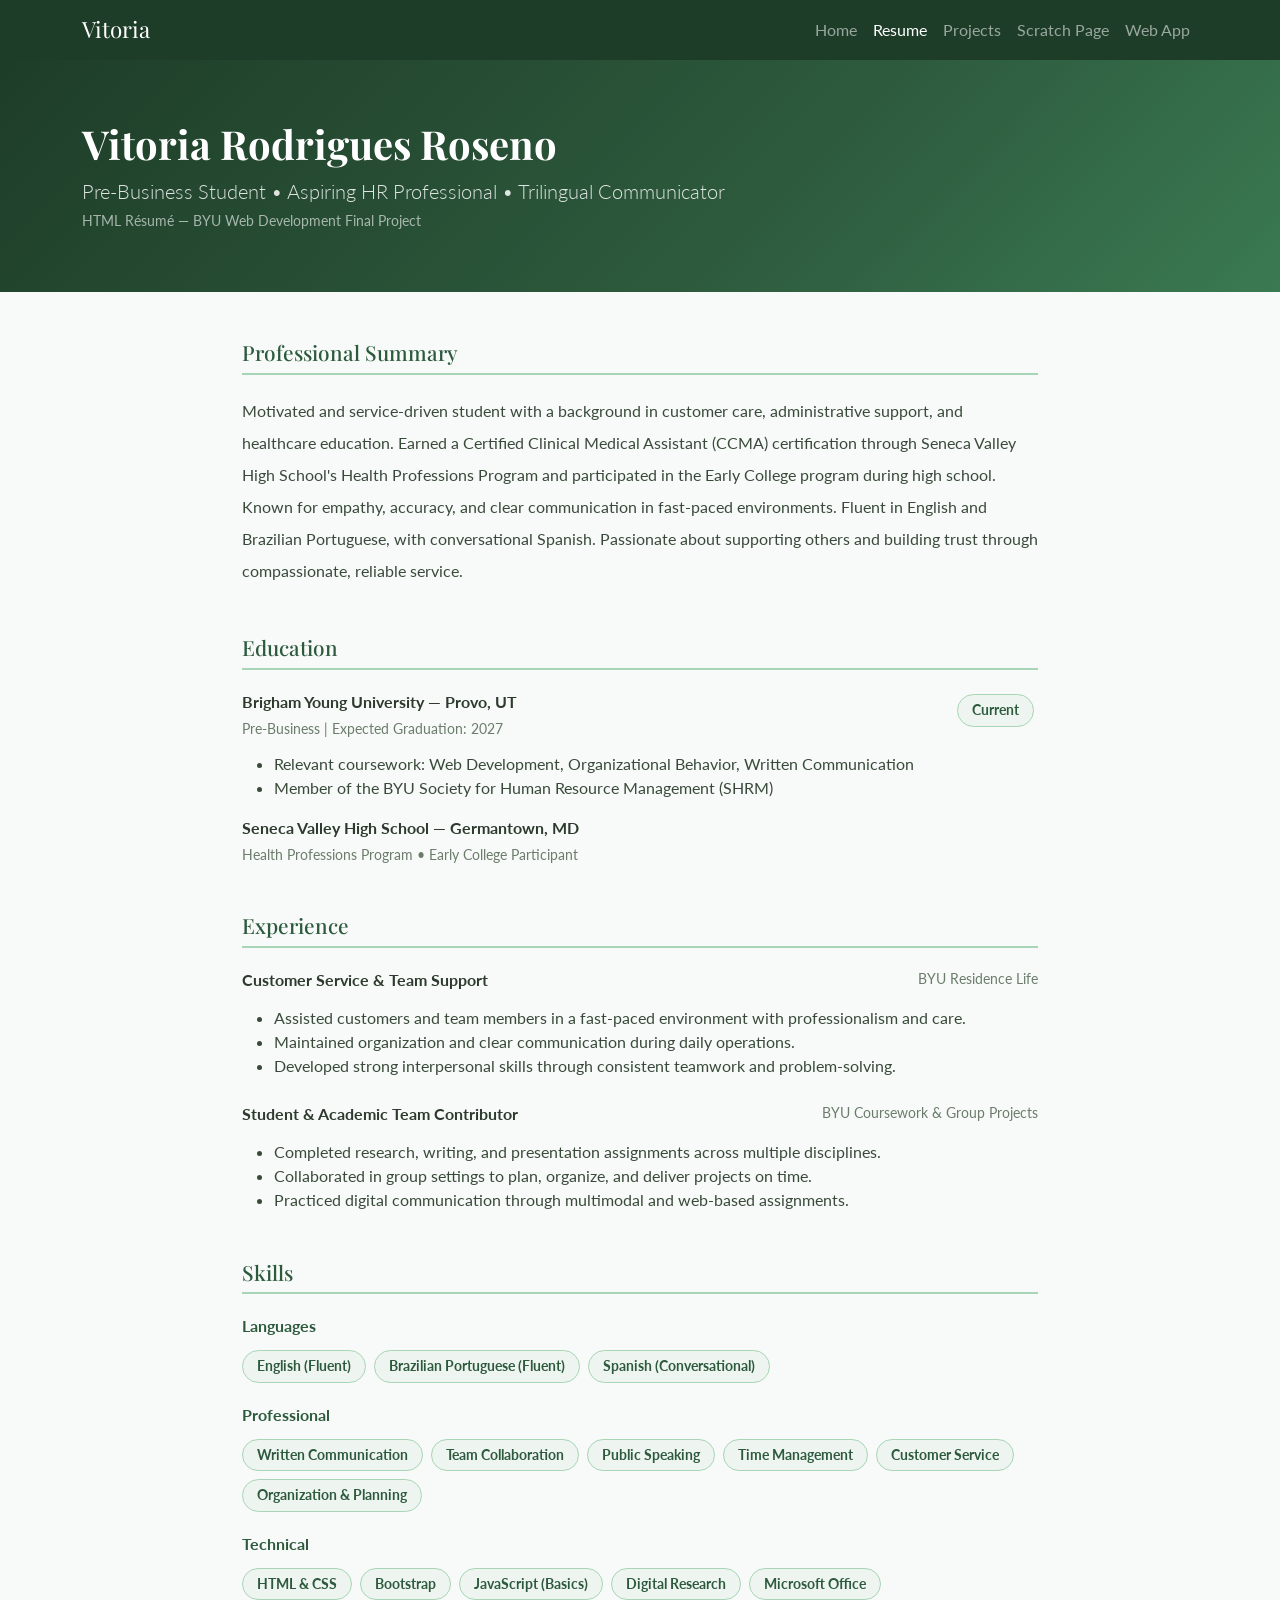
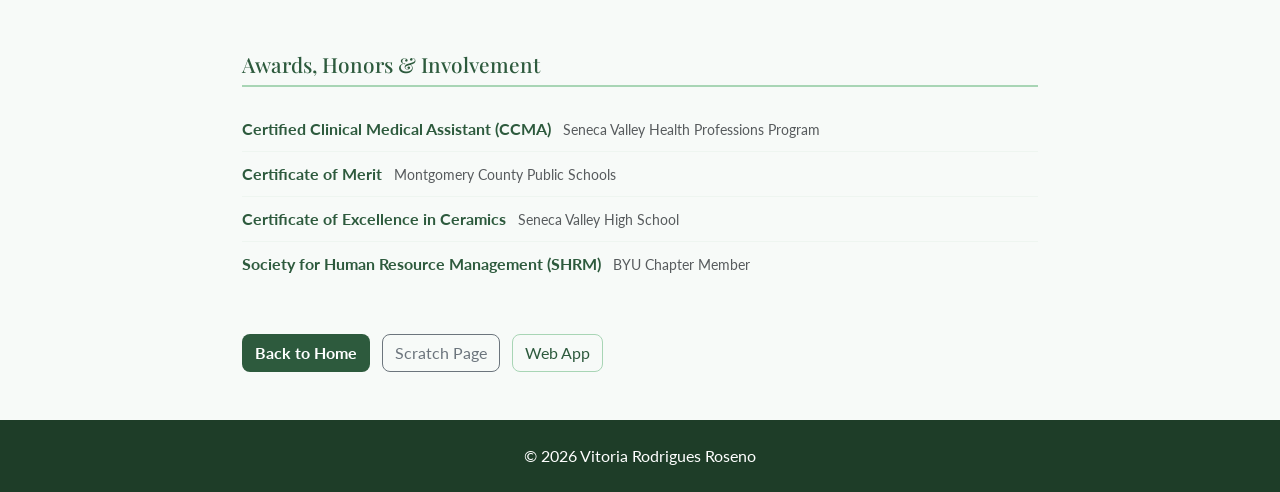
==== resume.html @ fd17f793 "Add files via upload" ====
<!DOCTYPE html>
<html lang="en">
<head>
  <meta charset="UTF-8">
  <meta name="viewport" content="width=device-width, initial-scale=1.0">
  <title>Resume | Vitoria</title>
  <link href="https://cdn.jsdelivr.net/npm/bootstrap@5.3.3/dist/css/bootstrap.min.css" rel="stylesheet">
  <link href="https://fonts.googleapis.com/css2?family=Playfair+Display:wght@400;700&family=Lato:wght@300;400;700&display=swap" rel="stylesheet">
  <style>
    body { font-family: 'Lato', sans-serif; background-color: #f7faf8; }
    .navbar-brand { font-family: 'Playfair Display', serif; font-size: 1.4rem; }
    .resume-header {
      background: linear-gradient(135deg, #1e3d28 0%, #2d5a3d 60%, #3a7a52 100%);
      color: white;
      padding: 60px 0 45px;
    }
    .resume-header h1 { font-family: 'Playfair Display', serif; font-size: 2.5rem; }
    .resume-header .lead { font-weight: 300; opacity: 0.85; }
    .resume-header .text-muted { color: rgba(255,255,255,0.6) !important; font-size: 0.9rem; }
    .section-title {
      font-family: 'Playfair Display', serif;
      color: #2d5a3d;
      font-size: 1.3rem;
      border-bottom: 2px solid #a8d5b5;
      padding-bottom: 8px;
      margin-bottom: 20px;
    }
    .job-title { font-weight: 700; color: #2d3a2d; }
    .job-place { color: #6b7c6b; font-size: 0.9rem; }
    .skills-badge {
      display: inline-block;
      background-color: #eef5f0;
      color: #2d5a3d;
      border: 1px solid #a8d5b5;
      border-radius: 20px;
      padding: 5px 14px;
      font-size: 0.85rem;
      font-weight: 700;
      margin: 4px 4px 4px 0;
    }
    .award-item { padding: 10px 0; border-bottom: 1px solid #eef5f0; }
    .award-item:last-child { border-bottom: none; }
    footer { background-color: #1e3d28; }
  </style>
</head>
<body>

  <nav class="navbar navbar-expand-lg navbar-dark" style="background-color: #1e3d28;">
    <div class="container">
      <a class="navbar-brand" href="index.html">Vitoria</a>
      <button class="navbar-toggler" type="button" data-bs-toggle="collapse" data-bs-target="#navMenu">
        <span class="navbar-toggler-icon"></span>
      </button>
      <div class="collapse navbar-collapse" id="navMenu">
        <ul class="navbar-nav ms-auto">
          <li class="nav-item"><a class="nav-link" href="index.html">Home</a></li>
          <li class="nav-item"><a class="nav-link active" href="resume.html">Resume</a></li>
          <li class="nav-item"><a class="nav-link" href="projects.html">Projects</a></li>
          <li class="nav-item"><a class="nav-link" href="scratch.html">Scratch Page</a></li>
          <li class="nav-item"><a class="nav-link" href="app.html">Web App</a></li>
        </ul>
      </div>
    </div>
  </nav>

  <header class="resume-header">
    <div class="container">
      <h1 class="fw-bold mb-2">Vitoria Rodrigues Roseno</h1>
      <p class="lead mb-1">Pre-Business Student &bull; Aspiring HR Professional &bull; Trilingual Communicator</p>
      <p class="text-muted">HTML Résumé &mdash; BYU Web Development Final Project</p>
    </div>
  </header>

  <main class="container my-5" style="max-width: 820px;">

    <!-- Professional Summary -->
    <section class="mb-5">
      <h2 class="section-title">Professional Summary</h2>
      <p class="lh-lg" style="color:#3a4a3a;">
        Motivated and service-driven student with a background in customer care, administrative support, and healthcare education. Earned a Certified Clinical Medical Assistant (CCMA) certification through Seneca Valley High School's Health Professions Program and participated in the Early College program during high school. Known for empathy, accuracy, and clear communication in fast-paced environments. Fluent in English and Brazilian Portuguese, with conversational Spanish. Passionate about supporting others and building trust through compassionate, reliable service.
      </p>
    </section>

    <!-- Education -->
    <section class="mb-5">
      <h2 class="section-title">Education</h2>
      <div class="mb-3">
        <div class="d-flex justify-content-between align-items-start flex-wrap">
          <div>
            <p class="job-title mb-1">Brigham Young University &mdash; Provo, UT</p>
            <p class="job-place mb-1">Pre-Business | Expected Graduation: 2027</p>
          </div>
          <span class="skills-badge">Current</span>
        </div>
        <ul class="mt-2" style="color:#3a4a3a;">
          <li>Relevant coursework: Web Development, Organizational Behavior, Written Communication</li>
          <li>Member of the BYU Society for Human Resource Management (SHRM)</li>
        </ul>
      </div>
      <div>
        <p class="job-title mb-1">Seneca Valley High School &mdash; Germantown, MD</p>
        <p class="job-place">Health Professions Program &bull; Early College Participant</p>
      </div>
    </section>

    <!-- Experience -->
    <section class="mb-5">
      <h2 class="section-title">Experience</h2>

      <div class="mb-4">
        <div class="d-flex justify-content-between align-items-start flex-wrap">
          <p class="job-title mb-1">Customer Service &amp; Team Support</p>
          <p class="job-place">BYU Residence Life</p>
        </div>
        <ul style="color:#3a4a3a;">
          <li>Assisted customers and team members in a fast-paced environment with professionalism and care.</li>
          <li>Maintained organization and clear communication during daily operations.</li>
          <li>Developed strong interpersonal skills through consistent teamwork and problem-solving.</li>
        </ul>
      </div>

      <div class="mb-4">
        <div class="d-flex justify-content-between align-items-start flex-wrap">
          <p class="job-title mb-1">Student &amp; Academic Team Contributor</p>
          <p class="job-place">BYU Coursework &amp; Group Projects</p>
        </div>
        <ul style="color:#3a4a3a;">
          <li>Completed research, writing, and presentation assignments across multiple disciplines.</li>
          <li>Collaborated in group settings to plan, organize, and deliver projects on time.</li>
          <li>Practiced digital communication through multimodal and web-based assignments.</li>
        </ul>
      </div>
    </section>

    <!-- Skills -->
    <section class="mb-5">
      <h2 class="section-title">Skills</h2>
      <div class="mb-3">
        <p class="fw-bold mb-2" style="color:#2d5a3d;">Languages</p>
        <span class="skills-badge">English (Fluent)</span>
        <span class="skills-badge">Brazilian Portuguese (Fluent)</span>
        <span class="skills-badge">Spanish (Conversational)</span>
      </div>
      <div class="mb-3">
        <p class="fw-bold mb-2" style="color:#2d5a3d;">Professional</p>
        <span class="skills-badge">Written Communication</span>
        <span class="skills-badge">Team Collaboration</span>
        <span class="skills-badge">Public Speaking</span>
        <span class="skills-badge">Time Management</span>
        <span class="skills-badge">Customer Service</span>
        <span class="skills-badge">Organization &amp; Planning</span>
      </div>
      <div>
        <p class="fw-bold mb-2" style="color:#2d5a3d;">Technical</p>
        <span class="skills-badge">HTML &amp; CSS</span>
        <span class="skills-badge">Bootstrap</span>
        <span class="skills-badge">JavaScript (Basics)</span>
        <span class="skills-badge">Digital Research</span>
        <span class="skills-badge">Microsoft Office</span>
      </div>
    </section>

    <!-- Awards -->
    <section class="mb-5">
      <h2 class="section-title">Awards, Honors &amp; Involvement</h2>
      <div class="award-item">
        <span class="fw-bold" style="color:#2d5a3d;">Certified Clinical Medical Assistant (CCMA)</span>
        <span class="text-muted ms-2" style="font-size:0.9rem;">Seneca Valley Health Professions Program</span>
      </div>
      <div class="award-item">
        <span class="fw-bold" style="color:#2d5a3d;">Certificate of Merit</span>
        <span class="text-muted ms-2" style="font-size:0.9rem;">Montgomery County Public Schools</span>
      </div>
      <div class="award-item">
        <span class="fw-bold" style="color:#2d5a3d;">Certificate of Excellence in Ceramics</span>
        <span class="text-muted ms-2" style="font-size:0.9rem;">Seneca Valley High School</span>
      </div>
      <div class="award-item">
        <span class="fw-bold" style="color:#2d5a3d;">Society for Human Resource Management (SHRM)</span>
        <span class="text-muted ms-2" style="font-size:0.9rem;">BYU Chapter Member</span>
      </div>
    </section>

    <section>
      <a href="index.html" class="btn me-2 fw-bold" style="background-color:#2d5a3d; color:white; border-radius:8px;">Back to Home</a>
      <a href="scratch.html" class="btn btn-outline-secondary me-2" style="border-radius:8px;">Scratch Page</a>
      <a href="app.html" class="btn btn-outline-secondary" style="border-radius:8px; border-color:#a8d5b5; color:#2d5a3d;">Web App</a>
    </section>

  </main>

  <footer class="text-white text-center py-4">
    <p class="mb-0">&copy; 2026 Vitoria Rodrigues Roseno</p>
  </footer>

  <script src="https://cdn.jsdelivr.net/npm/bootstrap@5.3.3/dist/js/bootstrap.bundle.min.js"></script>
</body>
</html>
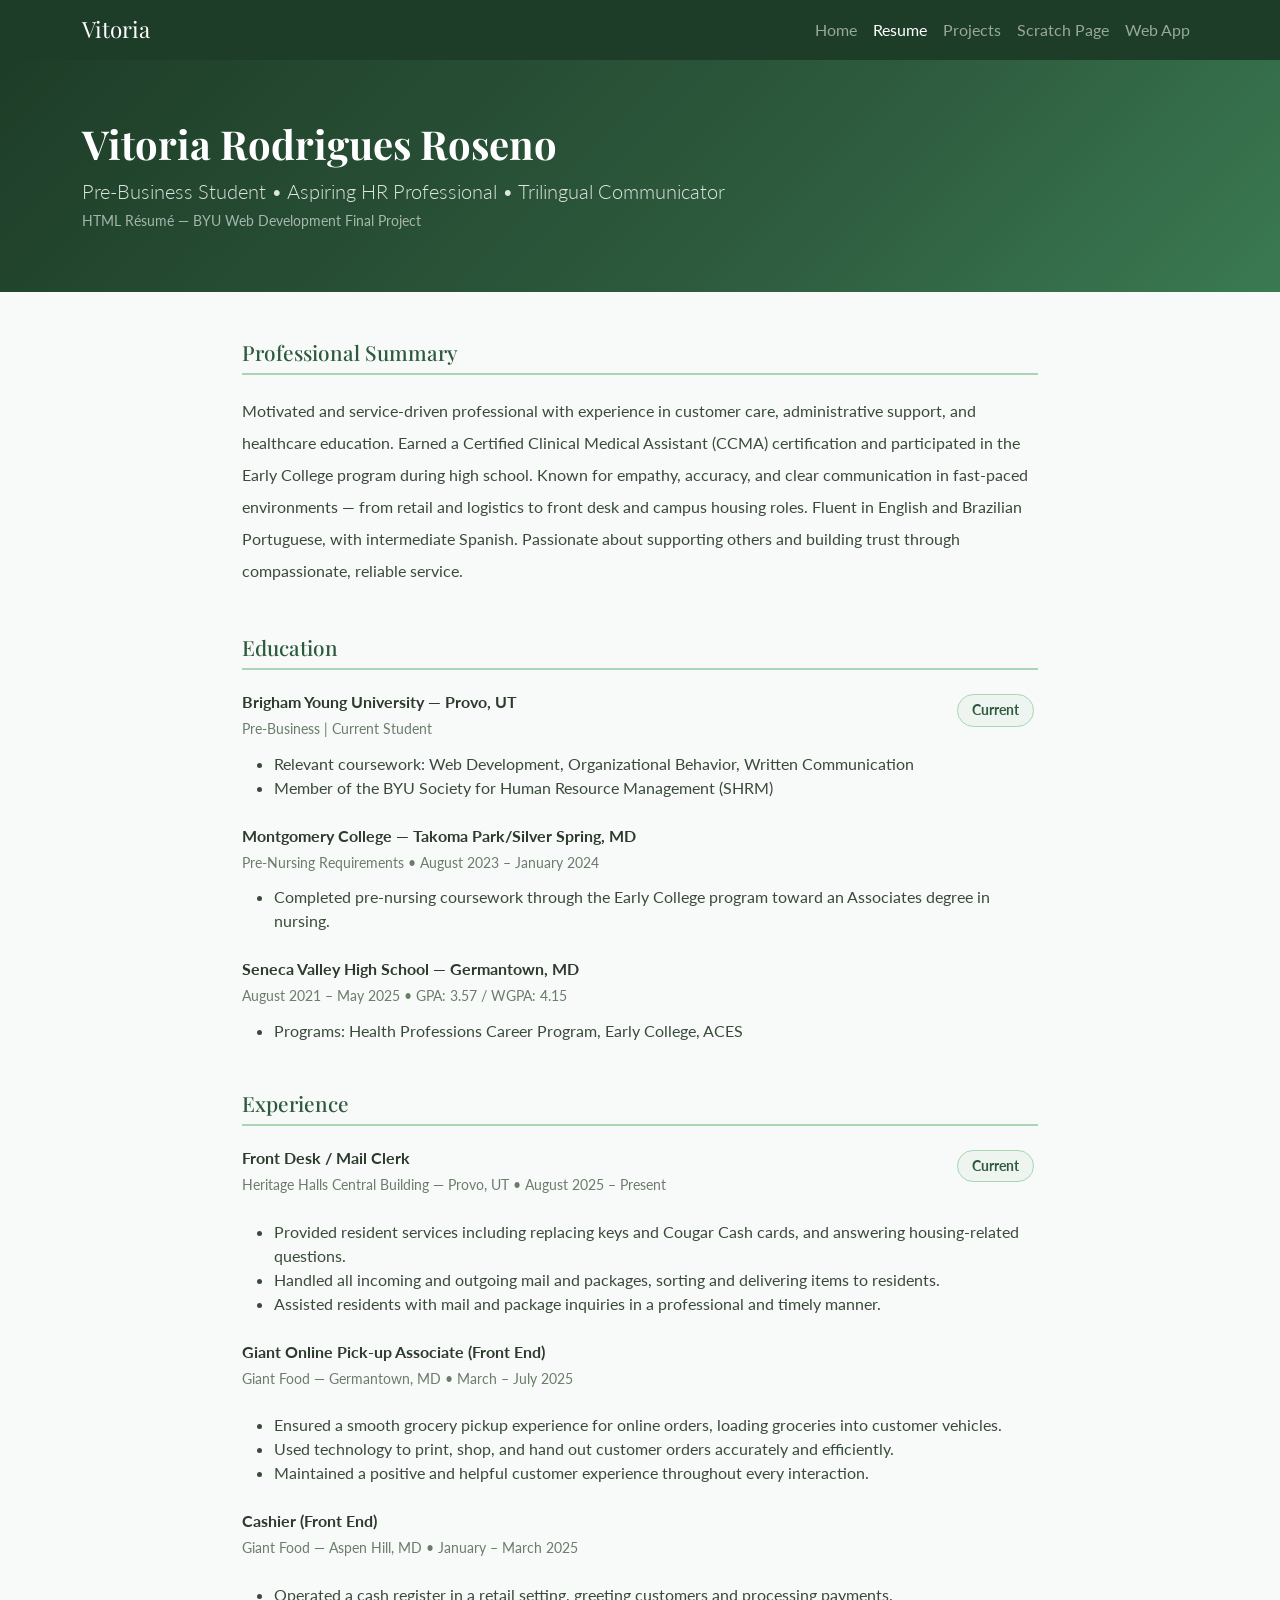
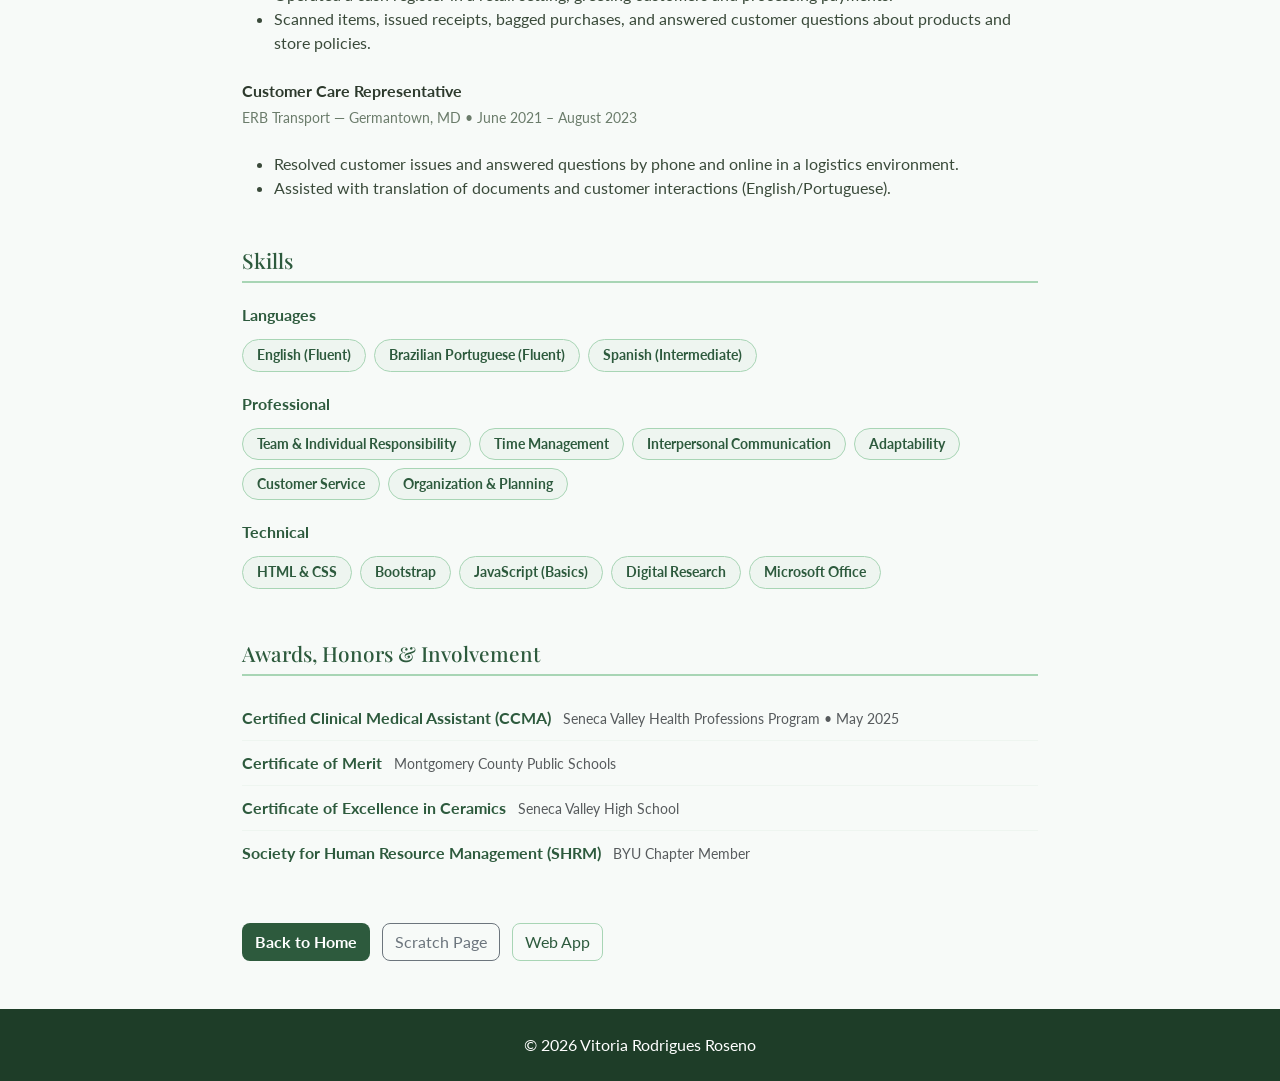
==== commit b8edc682: "Add files via upload" ====
--- a/resume.html
+++ b/resume.html
@@ -77,18 +77,19 @@
     <section class="mb-5">
       <h2 class="section-title">Professional Summary</h2>
       <p class="lh-lg" style="color:#3a4a3a;">
-        Motivated and service-driven student with a background in customer care, administrative support, and healthcare education. Earned a Certified Clinical Medical Assistant (CCMA) certification through Seneca Valley High School's Health Professions Program and participated in the Early College program during high school. Known for empathy, accuracy, and clear communication in fast-paced environments. Fluent in English and Brazilian Portuguese, with conversational Spanish. Passionate about supporting others and building trust through compassionate, reliable service.
+        Motivated and service-driven professional with experience in customer care, administrative support, and healthcare education. Earned a Certified Clinical Medical Assistant (CCMA) certification and participated in the Early College program during high school. Known for empathy, accuracy, and clear communication in fast-paced environments — from retail and logistics to front desk and campus housing roles. Fluent in English and Brazilian Portuguese, with intermediate Spanish. Passionate about supporting others and building trust through compassionate, reliable service.
       </p>
     </section>
 
     <!-- Education -->
     <section class="mb-5">
       <h2 class="section-title">Education</h2>
-      <div class="mb-3">
+
+      <div class="mb-4">
         <div class="d-flex justify-content-between align-items-start flex-wrap">
           <div>
             <p class="job-title mb-1">Brigham Young University &mdash; Provo, UT</p>
-            <p class="job-place mb-1">Pre-Business | Expected Graduation: 2027</p>
+            <p class="job-place mb-1">Pre-Business | Current Student</p>
           </div>
           <span class="skills-badge">Current</span>
         </div>
@@ -97,9 +98,29 @@
           <li>Member of the BYU Society for Human Resource Management (SHRM)</li>
         </ul>
       </div>
-      <div>
-        <p class="job-title mb-1">Seneca Valley High School &mdash; Germantown, MD</p>
-        <p class="job-place">Health Professions Program &bull; Early College Participant</p>
+
+      <div class="mb-4">
+        <div class="d-flex justify-content-between align-items-start flex-wrap">
+          <div>
+            <p class="job-title mb-1">Montgomery College &mdash; Takoma Park/Silver Spring, MD</p>
+            <p class="job-place mb-1">Pre-Nursing Requirements &bull; August 2023 &ndash; January 2024</p>
+          </div>
+        </div>
+        <ul class="mt-2" style="color:#3a4a3a;">
+          <li>Completed pre-nursing coursework through the Early College program toward an Associates degree in nursing.</li>
+        </ul>
+      </div>
+
+      <div class="mb-4">
+        <div class="d-flex justify-content-between align-items-start flex-wrap">
+          <div>
+            <p class="job-title mb-1">Seneca Valley High School &mdash; Germantown, MD</p>
+            <p class="job-place mb-1">August 2021 &ndash; May 2025 &bull; GPA: 3.57 / WGPA: 4.15</p>
+          </div>
+        </div>
+        <ul class="mt-2" style="color:#3a4a3a;">
+          <li>Programs: Health Professions Career Program, Early College, ACES</li>
+        </ul>
       </div>
     </section>
 
@@ -109,25 +130,56 @@
 
       <div class="mb-4">
         <div class="d-flex justify-content-between align-items-start flex-wrap">
-          <p class="job-title mb-1">Customer Service &amp; Team Support</p>
-          <p class="job-place">BYU Residence Life</p>
-        </div>
-        <ul style="color:#3a4a3a;">
-          <li>Assisted customers and team members in a fast-paced environment with professionalism and care.</li>
-          <li>Maintained organization and clear communication during daily operations.</li>
-          <li>Developed strong interpersonal skills through consistent teamwork and problem-solving.</li>
-        </ul>
-      </div>
-
-      <div class="mb-4">
-        <div class="d-flex justify-content-between align-items-start flex-wrap">
-          <p class="job-title mb-1">Student &amp; Academic Team Contributor</p>
-          <p class="job-place">BYU Coursework &amp; Group Projects</p>
-        </div>
-        <ul style="color:#3a4a3a;">
-          <li>Completed research, writing, and presentation assignments across multiple disciplines.</li>
-          <li>Collaborated in group settings to plan, organize, and deliver projects on time.</li>
-          <li>Practiced digital communication through multimodal and web-based assignments.</li>
+          <div>
+            <p class="job-title mb-1">Front Desk / Mail Clerk</p>
+            <p class="job-place">Heritage Halls Central Building &mdash; Provo, UT &bull; August 2025 &ndash; Present</p>
+          </div>
+          <span class="skills-badge">Current</span>
+        </div>
+        <ul class="mt-2" style="color:#3a4a3a;">
+          <li>Provided resident services including replacing keys and Cougar Cash cards, and answering housing-related questions.</li>
+          <li>Handled all incoming and outgoing mail and packages, sorting and delivering items to residents.</li>
+          <li>Assisted residents with mail and package inquiries in a professional and timely manner.</li>
+        </ul>
+      </div>
+
+      <div class="mb-4">
+        <div class="d-flex justify-content-between align-items-start flex-wrap">
+          <div>
+            <p class="job-title mb-1">Giant Online Pick-up Associate (Front End)</p>
+            <p class="job-place">Giant Food &mdash; Germantown, MD &bull; March &ndash; July 2025</p>
+          </div>
+        </div>
+        <ul class="mt-2" style="color:#3a4a3a;">
+          <li>Ensured a smooth grocery pickup experience for online orders, loading groceries into customer vehicles.</li>
+          <li>Used technology to print, shop, and hand out customer orders accurately and efficiently.</li>
+          <li>Maintained a positive and helpful customer experience throughout every interaction.</li>
+        </ul>
+      </div>
+
+      <div class="mb-4">
+        <div class="d-flex justify-content-between align-items-start flex-wrap">
+          <div>
+            <p class="job-title mb-1">Cashier (Front End)</p>
+            <p class="job-place">Giant Food &mdash; Aspen Hill, MD &bull; January &ndash; March 2025</p>
+          </div>
+        </div>
+        <ul class="mt-2" style="color:#3a4a3a;">
+          <li>Operated a cash register in a retail setting, greeting customers and processing payments.</li>
+          <li>Scanned items, issued receipts, bagged purchases, and answered customer questions about products and store policies.</li>
+        </ul>
+      </div>
+
+      <div class="mb-4">
+        <div class="d-flex justify-content-between align-items-start flex-wrap">
+          <div>
+            <p class="job-title mb-1">Customer Care Representative</p>
+            <p class="job-place">ERB Transport &mdash; Germantown, MD &bull; June 2021 &ndash; August 2023</p>
+          </div>
+        </div>
+        <ul class="mt-2" style="color:#3a4a3a;">
+          <li>Resolved customer issues and answered questions by phone and online in a logistics environment.</li>
+          <li>Assisted with translation of documents and customer interactions (English/Portuguese).</li>
         </ul>
       </div>
     </section>
@@ -139,14 +191,14 @@
         <p class="fw-bold mb-2" style="color:#2d5a3d;">Languages</p>
         <span class="skills-badge">English (Fluent)</span>
         <span class="skills-badge">Brazilian Portuguese (Fluent)</span>
-        <span class="skills-badge">Spanish (Conversational)</span>
+        <span class="skills-badge">Spanish (Intermediate)</span>
       </div>
       <div class="mb-3">
         <p class="fw-bold mb-2" style="color:#2d5a3d;">Professional</p>
-        <span class="skills-badge">Written Communication</span>
-        <span class="skills-badge">Team Collaboration</span>
-        <span class="skills-badge">Public Speaking</span>
+        <span class="skills-badge">Team &amp; Individual Responsibility</span>
         <span class="skills-badge">Time Management</span>
+        <span class="skills-badge">Interpersonal Communication</span>
+        <span class="skills-badge">Adaptability</span>
         <span class="skills-badge">Customer Service</span>
         <span class="skills-badge">Organization &amp; Planning</span>
       </div>
@@ -165,7 +217,7 @@
       <h2 class="section-title">Awards, Honors &amp; Involvement</h2>
       <div class="award-item">
         <span class="fw-bold" style="color:#2d5a3d;">Certified Clinical Medical Assistant (CCMA)</span>
-        <span class="text-muted ms-2" style="font-size:0.9rem;">Seneca Valley Health Professions Program</span>
+        <span class="text-muted ms-2" style="font-size:0.9rem;">Seneca Valley Health Professions Program &bull; May 2025</span>
       </div>
       <div class="award-item">
         <span class="fw-bold" style="color:#2d5a3d;">Certificate of Merit</span>
